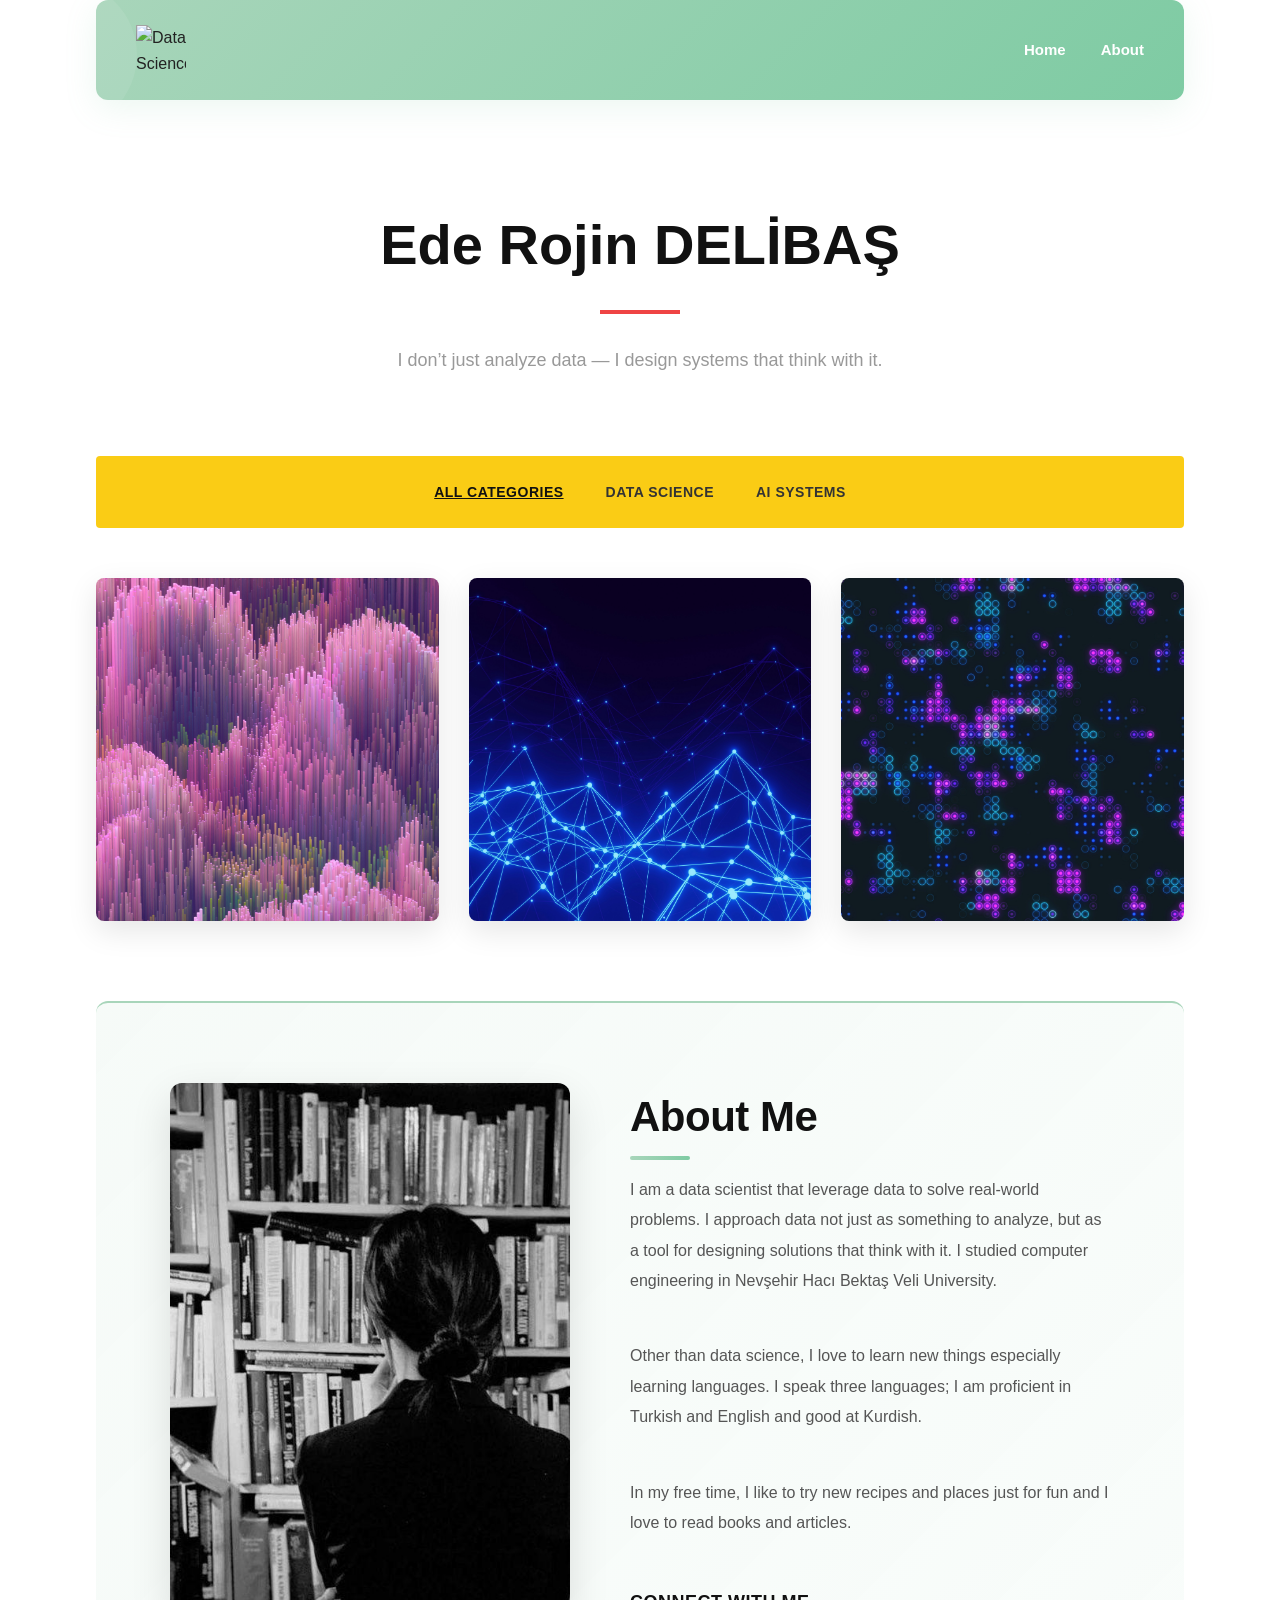
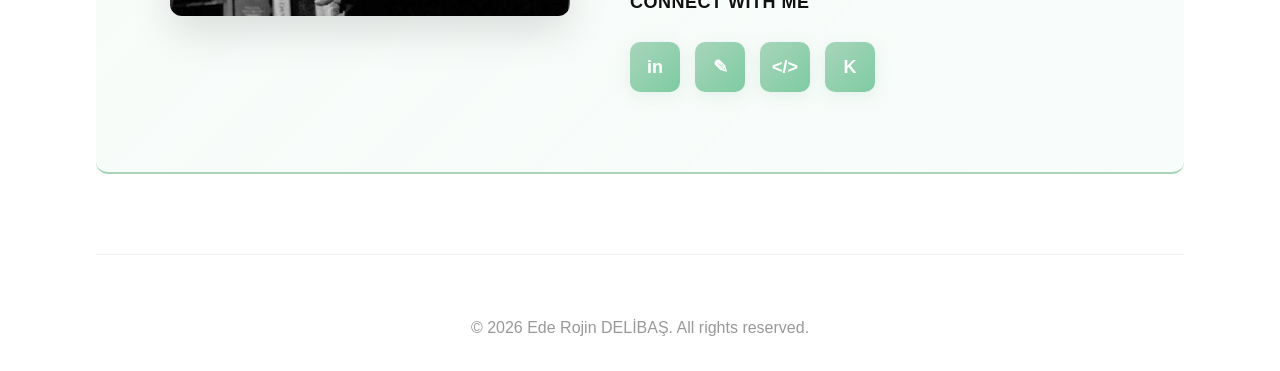
==== index.html @ e7bc0372 "Churn project documentation improved" ====
<!DOCTYPE html>
<html>
<head>
  <title>Ede Rojin DELİBAŞ - Portfolio</title>
  <link rel="stylesheet" href="style.css?v=4.3">
  <meta charset="UTF-8">
  <meta name="viewport" content="width=device-width, initial-scale=1.0">
</head>

<body>
<div class="container">

<header>
  <div class="header-content">
    <div class="logo-section">
      <img src="images/churn/data.gif?v=4.3" alt="Data Science" style="width: 50px; height: 50px; object-fit: contain;">
    </div>
    <div class="nav-section">
      <nav>
        <a href="index.html">Home</a>
        <a href="#about">About</a>
      </nav>
    </div>
  </div>
</header>

<section class="hero">
  <h1>Ede Rojin DELİBAŞ</h1>
  <p>
    I don’t just analyze data — I design systems that think with it.
  </p>
</section>

<div class="filter">
  <button class="active" onclick="filterProjects('all')">ALL CATEGORIES</button>
  <button onclick="filterProjects('data-science')">DATA SCIENCE</button>
  <button onclick="filterProjects('ai-systems')">AI SYSTEMS</button>
</div>

<div class="grid">

  <div class="card" data-category="ai-systems" onclick="location.href='project1.html'">
    <img src="images/synthetic/synthetic_animation.jpg" alt="Synthetic Data Generator">
    <div class="overlay">
      <h4>Synthetic Data Generator</h4>
      <p>AI-based data generation system</p>
    </div>
  </div>

  <div class="card" data-category="ai-systems" onclick="location.href='project2.html'">
    <img src="images/sentiment/sentiment_animation.jpg" alt="Sentiment Analysis">
    <div class="overlay">
      <h4>Sentiment Analysis</h4>
      <p>NLP-based sentiment classification</p>
    </div>
  </div>

  <div class="card" data-category="data-science" onclick="location.href='project3.html'">
    <img src="images/churn/churn_animation.jpg" alt="Customer Churn Prediction">
    <div class="overlay">
      <h4>Customer Churn Prediction</h4>
      <p>Machine learning retention strategy</p>
    </div>
  </div>

</div>

<section id="about" class="about-section">
  <div class="about-container">
    <div class="about-content">
      <div class="about-grid">
        <div class="about-image">
          <img src="images/aboutme.jpeg?v=4.0" alt="Ede Rojin DELİBAŞ">
        </div>
        <div class="about-text">
          <h2>About Me</h2>
          <p>
            I am a data scientist that leverage data to solve real-world problems. I approach data not just as something to analyze, but as a tool for designing solutions that think with it. I studied computer engineering in Nevşehir Hacı Bektaş Veli University.
          </p>
          <p>
            Other than data science, I love to learn new things especially learning languages. I speak three languages; I am proficient in Turkish and English and good at Kurdish.
          </p>
          <p>
            In my free time, I like to try new recipes and places just for fun and I love to read books and articles.
          </p>
          <div class="about-links">
            <h3>Connect With Me</h3>
            <div class="social-links">
              <a href="https://www.linkedin.com/in/ede-rojin-delibaş" target="_blank" rel="noopener noreferrer" class="social-link" title="LinkedIn">
                <span>in</span>
              </a>
              <a href="https://medium.com/@ederojind" target="_blank" rel="noopener noreferrer" class="social-link" title="Medium">
                <span>✎</span>
              </a>
              <a href="https://github.com/Ede-Rojin-Delibas" target="_blank" rel="noopener noreferrer" class="social-link" title="GitHub">
                <span>&lt;/&gt;</span>
              </a>
              <a href="https://kaggle.com/ederojindeliba" target="_blank" rel="noopener noreferrer" class="social-link" title="Kaggle">
                <span>K</span>
              </a>
            </div>
          </div>
        </div>
      </div>
    </div>
  </div>
</section>

<footer>
  <p>© 2026 Ede Rojin DELİBAŞ. All rights reserved.</p>
</footer>

</div>

<script>
function filterProjects(category) {
  const cards = document.querySelectorAll('.card');
  const buttons = document.querySelectorAll('.filter button');
  
  // Update active button
  buttons.forEach(btn => btn.classList.remove('active'));
  event.target.classList.add('active');
  
  // Filter cards
  cards.forEach(card => {
    if (category === 'all' || card.dataset.category === category) {
      card.style.display = 'flex';
    } else {
      card.style.display = 'none';
    }
  });
}
</script>

</body>
</html>
---- style.css ----
/* PORTFOLIO v3.0 - UPDATED 2026-04-14 12:00 UTC */
* {
  margin: 0;
  padding: 0;
  box-sizing: border-box;
}

body {
  font-family: 'Segoe UI', Tahoma, Geneva, Verdana, sans-serif;
  background: #ffffff;
  color: #222;
  line-height: 1.6;
}

.container {
  width: 85%;
  margin: 0 auto;
  max-width: 1200px;
}

/* HEADER */
header {
  display: flex;
  align-items: center;
  padding: 25px 40px;
  margin-bottom: 50px;
  background: linear-gradient(135deg, #a8d5ba 0%, #7ecba3 100%);
  border-radius: 12px;
  box-shadow: 0 8px 32px rgba(126, 203, 163, 0.15);
  position: relative;
  overflow: hidden;
}

header::before {
  content: "";
  position: absolute;
  top: -50%;
  right: -50%;
  width: 200px;
  height: 200px;
  background: rgba(255, 255, 255, 0.1);
  border-radius: 50%;
  animation: float 6s ease-in-out infinite;
}

header::after {
  content: "";
  position: absolute;
  bottom: -30%;
  left: -10%;
  width: 150px;
  height: 150px;
  background: rgba(255, 255, 255, 0.08);
  border-radius: 50%;
  animation: float 8s ease-in-out infinite reverse;
}

@keyframes float {
  0%, 100% { transform: translateY(0px) translateX(0px); }
  50% { transform: translateY(20px) translateX(10px); }
}

.header-content {
  display: flex;
  justify-content: space-between;
  align-items: center;
  width: 100%;
  position: relative;
  z-index: 1;
}

.logo-section {
  display: flex;
  align-items: center;
  gap: 15px;
}

.logo {
  width: 50px;
  height: 50px;
  background: linear-gradient(135deg, #ef4444, #dc2626);
  border-radius: 10px;
  display: flex;
  align-items: center;
  justify-content: center;
  font-size: 28px;
  font-weight: 900;
  color: white;
  box-shadow: 0 4px 15px rgba(239, 68, 68, 0.3);
  animation: pulse-glow 2s ease-in-out infinite;
}

@keyframes pulse-glow {
  0%, 100% { box-shadow: 0 4px 15px rgba(239, 68, 68, 0.3); }
  50% { box-shadow: 0 4px 25px rgba(239, 68, 68, 0.5); }
}

header h3 {
  font-size: 20px;
  font-weight: 700;
  color: white;
  margin: 0;
  letter-spacing: 0.5px;
}

.nav-section {
  display: flex;
  align-items: center;
  gap: 40px;
}

nav {
  display: flex;
  gap: 35px;
}

nav a {
  text-decoration: none;
  color: white;
  font-weight: 600;
  font-size: 15px;
  transition: all 0.3s ease;
  position: relative;
  padding: 8px 0;
}

nav a::after {
  content: "";
  position: absolute;
  bottom: 0;
  left: 0;
  width: 0;
  height: 2px;
  background: white;
  transition: width 0.3s ease;
}

nav a:hover {
  color: #fff;
  transform: translateY(-2px);
}

nav a:hover::after {
  width: 100%;
}

.social-nav {
  display: flex;
  gap: 15px;
  align-items: center;
}

.social-nav a {
  width: 36px;
  height: 36px;
  background: rgba(255, 255, 255, 0.2);
  border-radius: 50%;
  display: flex;
  align-items: center;
  justify-content: center;
  color: white;
  text-decoration: none;
  font-size: 16px;
  transition: all 0.3s ease;
  backdrop-filter: blur(10px);
}

.social-nav a:hover {
  background: rgba(255, 255, 255, 0.4);
  transform: translateY(-4px) scale(1.1);
}

/* HERO SECTION */
.hero {
  text-align: center;
  margin: 100px 0 80px;
}

.hero h1 {
  font-size: 56px;
  font-weight: 800;
  margin-bottom: 20px;
  color: #111;
}

.hero h1::after {
  content: "";
  display: block;
  width: 80px;
  height: 4px;
  background: #ef4444;
  margin: 20px auto 30px;
}

.hero p {
  color: #999;
  font-size: 18px;
  max-width: 600px;
  margin: 0 auto;
  line-height: 1.8;
}

/* FILTER BAR */
.filter {
  display: flex;
  justify-content: center;
  gap: 10px;
  margin: 60px 0 50px;
  background: #facc15;
  padding: 20px 30px;
  border-radius: 4px;
  flex-wrap: wrap;
}

.filter button {
  border: none;
  background: none;
  padding: 8px 16px;
  font-weight: 700;
  font-size: 14px;
  cursor: pointer;
  color: #333;
  transition: all 0.3s ease;
  text-transform: uppercase;
  letter-spacing: 0.5px;
}

.filter button:hover {
  transform: scale(1.05);
}

.filter button.active {
  color: #111;
  text-decoration: underline;
}

/* PROJECT GRID */
.grid {
  display: grid;
  grid-template-columns: repeat(auto-fit, minmax(240px, 1fr));
  gap: 30px;
  margin: 50px 0;
}

/* PROJECT CARDS */
.card {
  position: relative;
  overflow: hidden;
  border-radius: 8px;
  cursor: pointer;
  background: #f5f5f5;
  aspect-ratio: 1 / 1;
  display: flex;
  align-items: center;
  justify-content: center;
  transition: all 0.4s cubic-bezier(0.34, 1.56, 0.64, 1);
  box-shadow: 0 10px 30px rgba(0, 0, 0, 0.1);
}

.card:hover {
  transform: translateY(-15px) scale(1.02);
  box-shadow: 0 25px 50px rgba(0, 0, 0, 0.25);
}

.card img {
  width: 100%;
  height: 100%;
  object-fit: cover;
  transition: transform 0.5s cubic-bezier(0.34, 1.56, 0.64, 1);
}

.card:hover img {
  transform: scale(1.15) rotate(2deg);
}

.overlay {
  position: absolute;
  top: 0;
  left: 0;
  width: 100%;
  height: 100%;
  background: linear-gradient(135deg, rgba(0, 0, 0, 0.85) 0%, rgba(0, 0, 0, 0.7) 100%);
  display: flex;
  flex-direction: column;
  justify-content: center;
  align-items: center;
  opacity: 0;
  transition: opacity 0.4s cubic-bezier(0.34, 1.56, 0.64, 1);
  text-align: center;
  color: white;
  padding: 30px;
  backdrop-filter: blur(5px);
}

.card:hover .overlay {
  opacity: 1;
}

.overlay h4 {
  font-size: 24px;
  font-weight: 700;
  margin-bottom: 10px;
  animation: slideDown 0.5s ease-out forwards;
  opacity: 0;
}

.card:hover .overlay h4 {
  animation: slideDown 0.6s ease-out forwards;
}

.overlay p {
  font-size: 14px;
  color: #ddd;
  max-width: 80%;
  animation: slideUp 0.5s ease-out forwards;
  opacity: 0;
}

.card:hover .overlay p {
  animation: slideUp 0.8s ease-out forwards;
}

@keyframes slideDown {
  from {
    opacity: 0;
    transform: translateY(-20px);
  }
  to {
    opacity: 1;
    transform: translateY(0);
  }
}

@keyframes slideUp {
  from {
    opacity: 0;
    transform: translateY(20px);
  }
  to {
    opacity: 1;
    transform: translateY(0);
  }
}

/* PROJECT DETAIL PAGE */
.project-detail {
  max-width: 900px;
  margin: 60px auto;
}

.project-header {
  text-align: center;
  margin-bottom: 50px;
}

.project-header h1 {
  font-size: 48px;
  font-weight: 800;
  margin-bottom: 10px;
  color: #111;
}

.project-header .category {
  display: inline-block;
  background: #facc15;
  padding: 6px 14px;
  border-radius: 20px;
  font-size: 12px;
  font-weight: 700;
  text-transform: uppercase;
  margin-bottom: 20px;
}

.project-image {
  width: 100%;
  border-radius: 4px;
  margin: 40px 0;
  max-height: 500px;
  object-fit: cover;
}

.project-section {
  margin: 40px 0;
}

.project-section h2 {
  font-size: 28px;
  font-weight: 700;
  margin-bottom: 15px;
  color: #111;
}

.project-section h2::before {
  content: "";
  display: inline-block;
  width: 4px;
  height: 28px;
  background: #ef4444;
  margin-right: 15px;
  border-radius: 2px;
  vertical-align: middle;
}

.project-section p {
  color: #666;
  line-height: 1.8;
  margin-bottom: 15px;
}

.project-section ul {
  list-style: none;
  margin: 15px 0;
}

.project-section li {
  color: #666;
  padding-left: 25px;
  margin: 10px 0;
  position: relative;
  line-height: 1.8;
}

.project-section li::before {
  content: "▸";
  position: absolute;
  left: 0;
  color: #ef4444;
  font-weight: bold;
}

.project-tech {
  background: #f9f9f9;
  padding: 20px;
  border-radius: 4px;
  margin: 25px 0;
  border-left: 4px solid #facc15;
}

.project-tech strong {
  display: block;
  margin-bottom: 10px;
  color: #111;
}

.tech-tags {
  display: flex;
  flex-wrap: wrap;
  gap: 10px;
}

.tech-tag {
  background: #fff;
  border: 1px solid #ddd;
  padding: 6px 12px;
  border-radius: 4px;
  font-size: 13px;
  color: #666;
}

.back-link {
  display: inline-block;
  margin-top: 50px;
  padding: 12px 24px;
  background: #111;
  color: white;
  text-decoration: none;
  border-radius: 4px;
  transition: background 0.3s ease;
  font-weight: 600;
}

.back-link:hover {
  background: #333;
}

/* FOOTER */
footer {
  text-align: center;
  padding: 60px 0 30px;
  color: #999;
  border-top: 1px solid #f0f0f0;
  margin-top: 80px;
}

/* ABOUT SECTION */
.about-section {
  background: linear-gradient(135deg, rgba(168, 213, 186, 0.1) 0%, rgba(126, 203, 163, 0.05) 100%);
  padding: 80px 0;
  margin: 80px 0;
  border-radius: 12px;
  border-top: 2px solid #a8d5ba;
  border-bottom: 2px solid #a8d5ba;
}

.about-container {
  max-width: 1000px;
  margin: 0 auto;
  padding: 0 30px;
}

.about-content {
  text-align: left;
}

.about-grid {
  display: grid;
  grid-template-columns: 1fr 1.2fr;
  gap: 60px;
  align-items: start;
}

.about-image {
  position: relative;
}

.about-image img {
  width: 100%;
  border-radius: 12px;
  box-shadow: 0 15px 40px rgba(0, 0, 0, 0.12);
  object-fit: cover;
  aspect-ratio: 3/4;
}

.about-text h2 {
  font-size: 42px;
  font-weight: 800;
  color: #111;
  margin-bottom: 25px;
  position: relative;
  display: inline-block;
  letter-spacing: -0.5px;
}

.about-text h2::after {
  content: "";
  position: absolute;
  bottom: -10px;
  left: 0;
  width: 60px;
  height: 4px;
  background: linear-gradient(90deg, #a8d5ba, #7ecba3);
  border-radius: 2px;
}

.about-text p {
  font-size: 16px;
  color: #555;
  line-height: 1.9;
  margin-bottom: 22px;
  margin-top: 45px;
  font-weight: 500;
}

.about-text p:first-of-type {
  margin-top: 0;
}

.about-links {
  margin-top: 50px;
}

.about-links h3 {
  font-size: 18px;
  font-weight: 800;
  color: #111;
  margin-bottom: 25px;
  text-transform: uppercase;
  letter-spacing: 0.5px;
}

.social-links {
  display: flex;
  gap: 15px;
  flex-wrap: wrap;
}

.social-link {
  display: inline-flex;
  align-items: center;
  justify-content: center;
  width: 50px;
  height: 50px;
  background: linear-gradient(135deg, #a8d5ba, #7ecba3);
  border: none;
  border-radius: 10px;
  text-decoration: none;
  color: white;
  font-weight: 700;
  font-size: 18px;
  transition: all 0.3s cubic-bezier(0.34, 1.56, 0.64, 1);
  box-shadow: 0 4px 15px rgba(168, 213, 186, 0.25);
}

.social-link:hover {
  background: linear-gradient(135deg, #7ecba3, #5ab896);
  color: white;
  transform: translateY(-6px) scale(1.1);
  box-shadow: 0 10px 30px rgba(126, 203, 163, 0.4);
  border-color: transparent;
}

.social-link span {
  display: flex;
  align-items: center;
  justify-content: center;
  width: 100%;
  height: 100%;
}

/* RESPONSIVE */
@media (max-width: 768px) {
  .container {
    width: 90%;
  }

  .hero h1 {
    font-size: 36px;
  }

  .grid {
    grid-template-columns: repeat(auto-fit, minmax(250px, 1fr));
    gap: 20px;
  }

  .filter {
    flex-direction: column;
    align-items: center;
  }

  .filter button {
    width: 100%;
  }

  .about-grid {
    grid-template-columns: 1fr;
    gap: 40px;
  }

  .about-text h2 {
    font-size: 32px;
  }

  .about-text p {
    font-size: 15px;
    line-height: 1.8;
  }

  .social-links {
    gap: 12px;
  }

  .social-link {
    width: 45px;
    height: 45px;
  }
}

/* PROJECT PAGE STYLING */
h1 {
  font-size: 36px;
  margin-bottom: 10px;
}

.subtitle {
  color: #64748b;
  margin-bottom: 30px;
}

.hero-img {
  width: 100%;
  border-radius: 10px;
  margin: 30px 0;
}

.content {
  max-width: 800px;
  margin: 60px auto;
}

.content h2 {
  font-size: 24px;
  margin-bottom: 10px;
  border-left: 4px solid #f59e0b;
  padding-left: 10px;
}

.content p {
  line-height: 1.7;
  color: #374151;
}
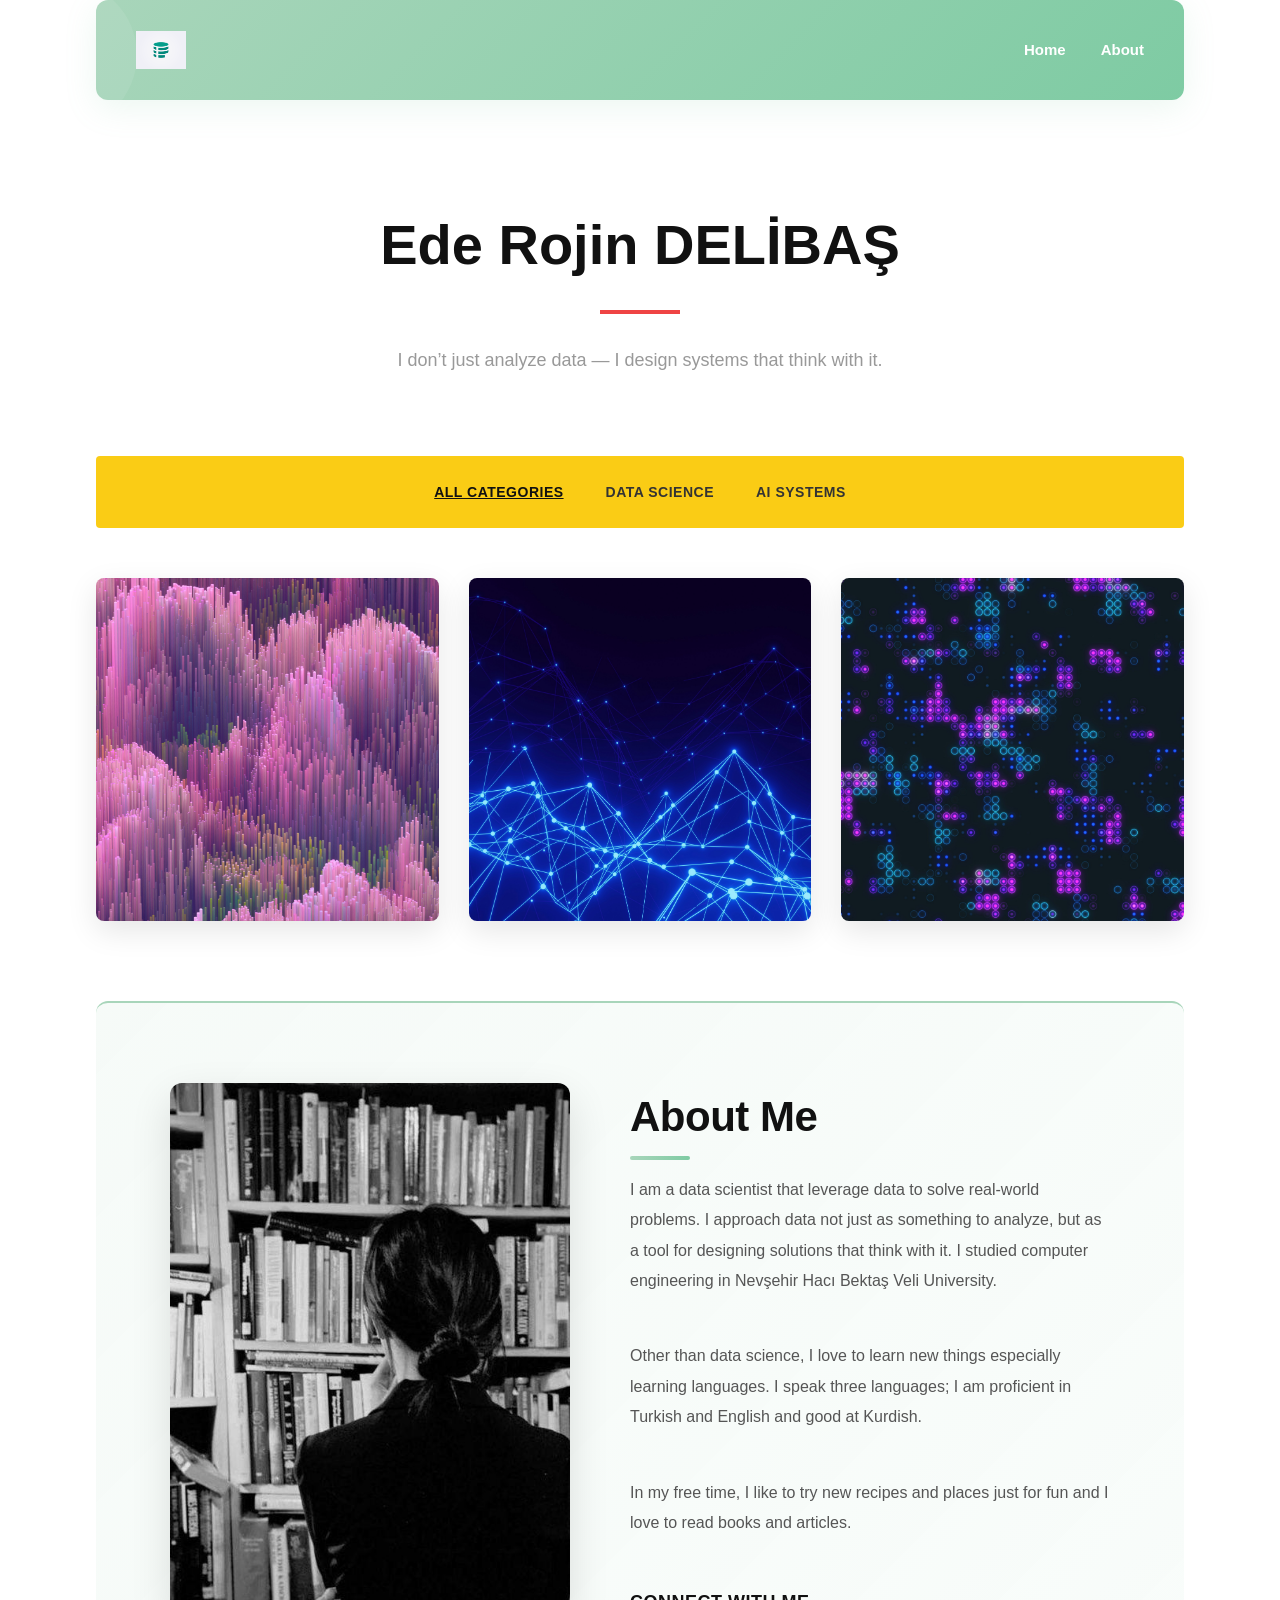
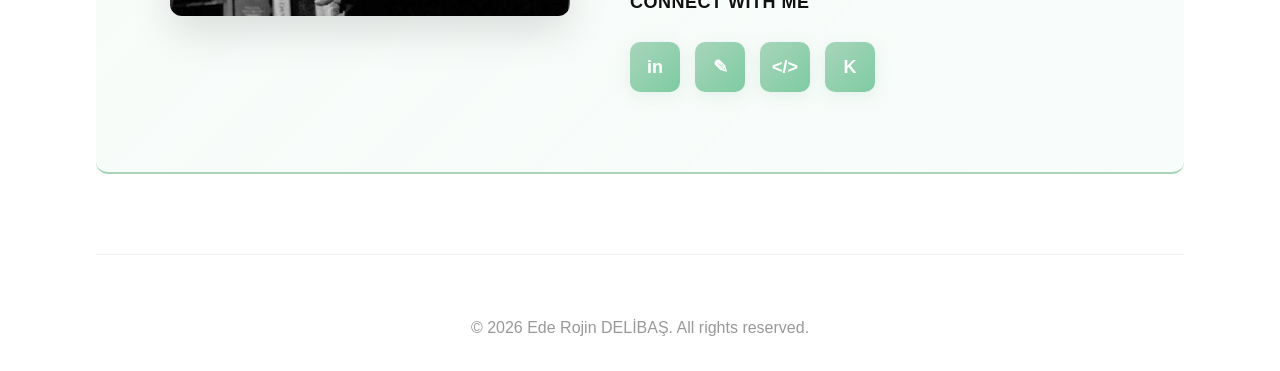
==== commit 7e24afca: "header rearragement" ====
--- a/index.html
+++ b/index.html
@@ -13,7 +13,7 @@
 <header>
   <div class="header-content">
     <div class="logo-section">
-      <img src="images/churn/data.gif?v=4.3" alt="Data Science" style="width: 50px; height: 50px; object-fit: contain;">
+      <img src="images/data.gif?v=4.3" alt="Data Science" style="width: 50px; height: 50px; object-fit: contain;">
     </div>
     <div class="nav-section">
       <nav>
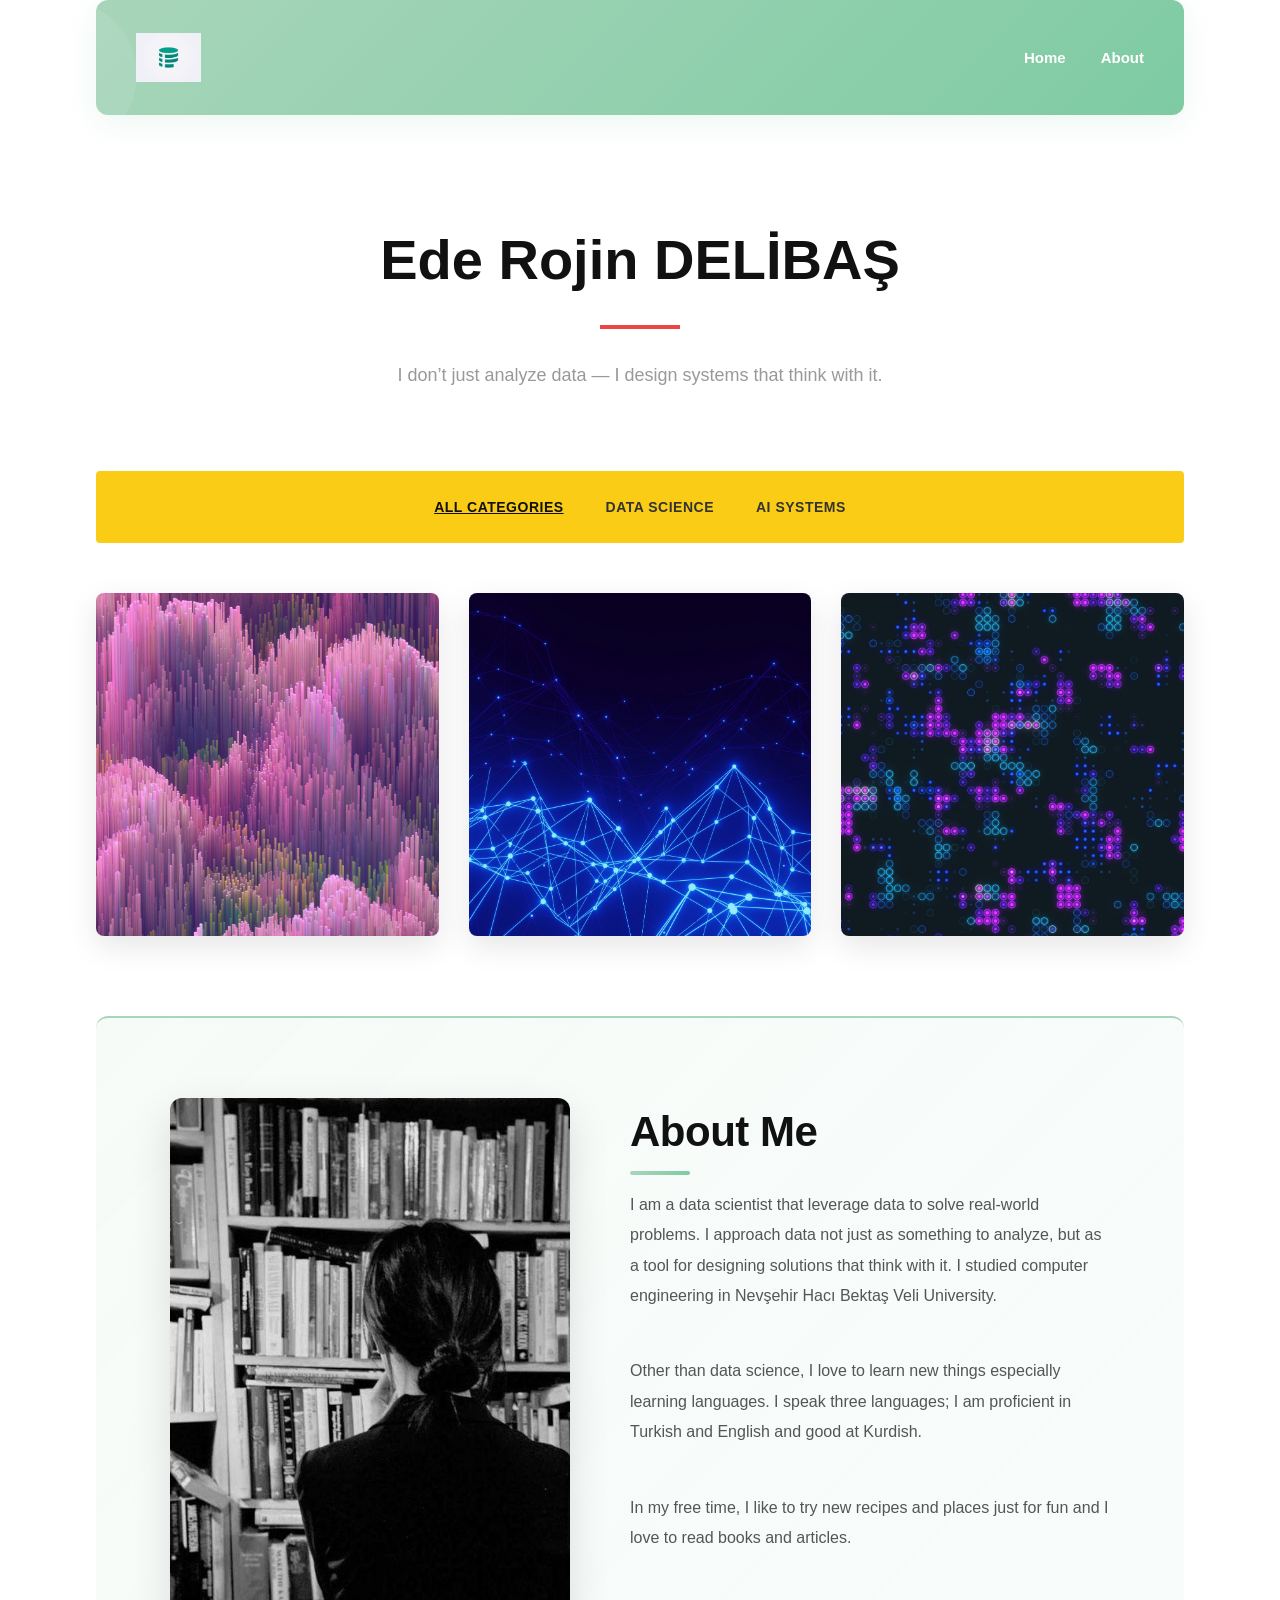
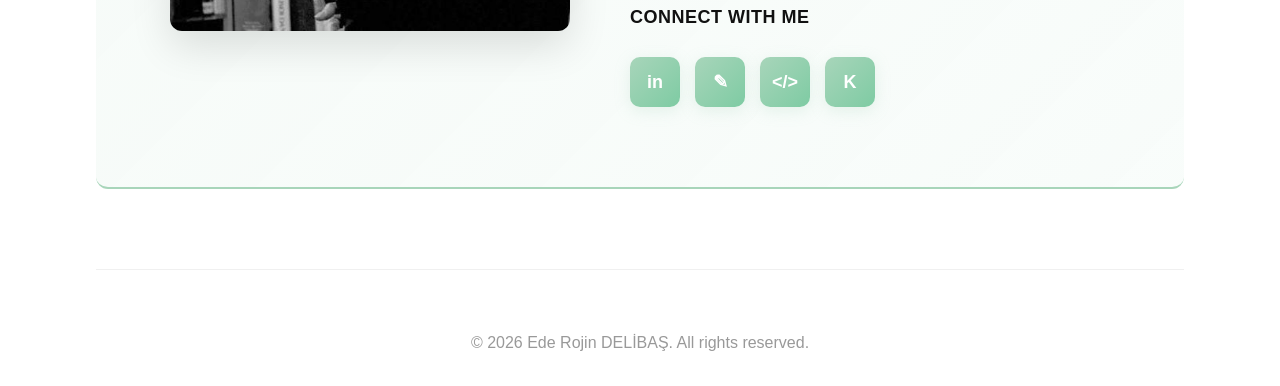
==== commit d8e5f2dc: "header rearragement-gif problem" ====
--- a/index.html
+++ b/index.html
@@ -13,7 +13,7 @@
 <header>
   <div class="header-content">
     <div class="logo-section">
-      <img src="images/data.gif?v=4.3" alt="Data Science" style="width: 50px; height: 50px; object-fit: contain;">
+      <img src="images/data.gif?v=4.3" alt="Data Science" style="width: 65px; height: 65px; object-fit: contain; background: transparent;">
     </div>
     <div class="nav-section">
       <nav>
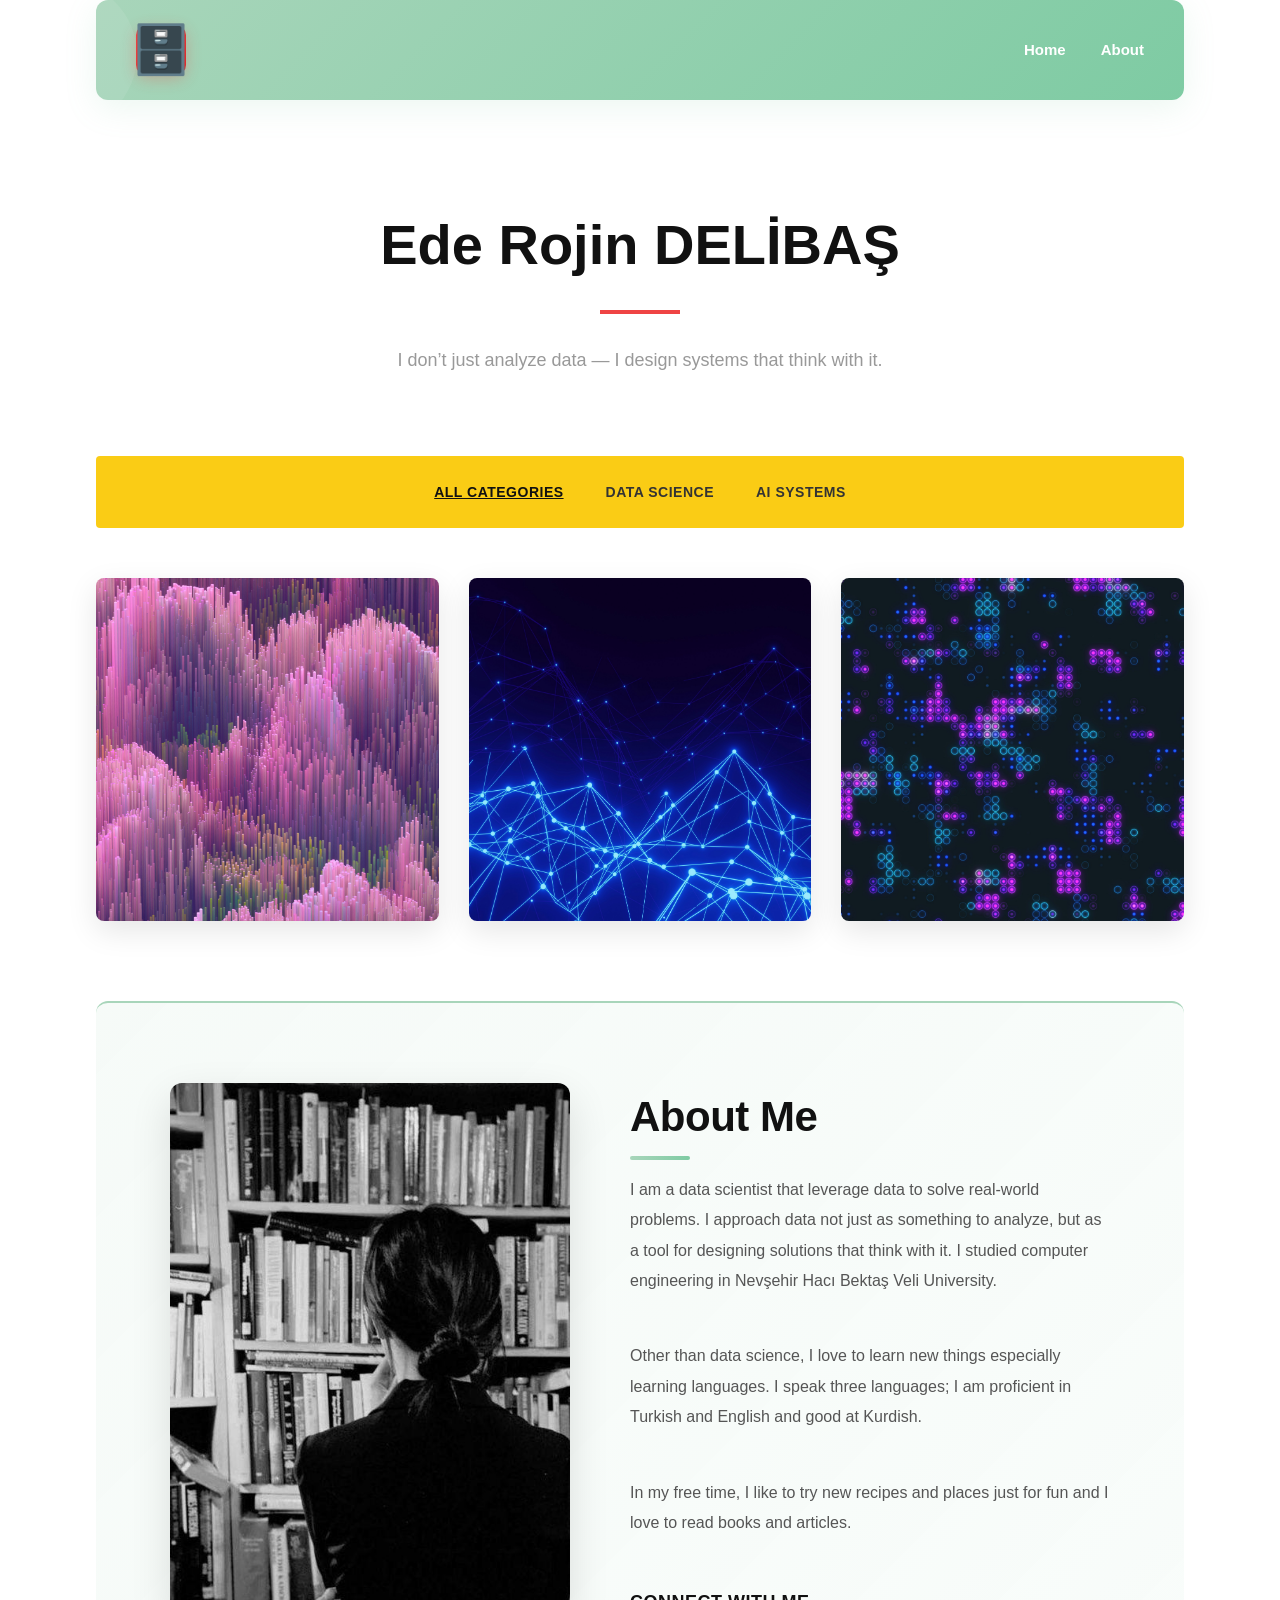
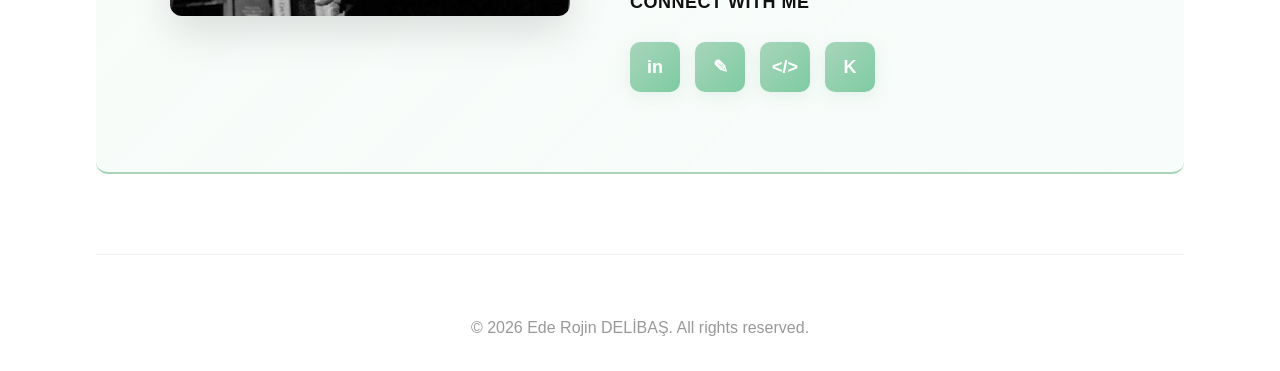
==== commit 26c69340: "header rearragement-gif problem" ====
--- a/index.html
+++ b/index.html
@@ -13,7 +13,7 @@
 <header>
   <div class="header-content">
     <div class="logo-section">
-      <img src="images/data.gif?v=4.3" alt="Data Science" style="width: 65px; height: 65px; object-fit: contain; background: transparent;">
+      <div class="logo" style="font-size: 48px; display: flex; align-items: center; justify-content: center;">🗄️</div>
     </div>
     <div class="nav-section">
       <nav>
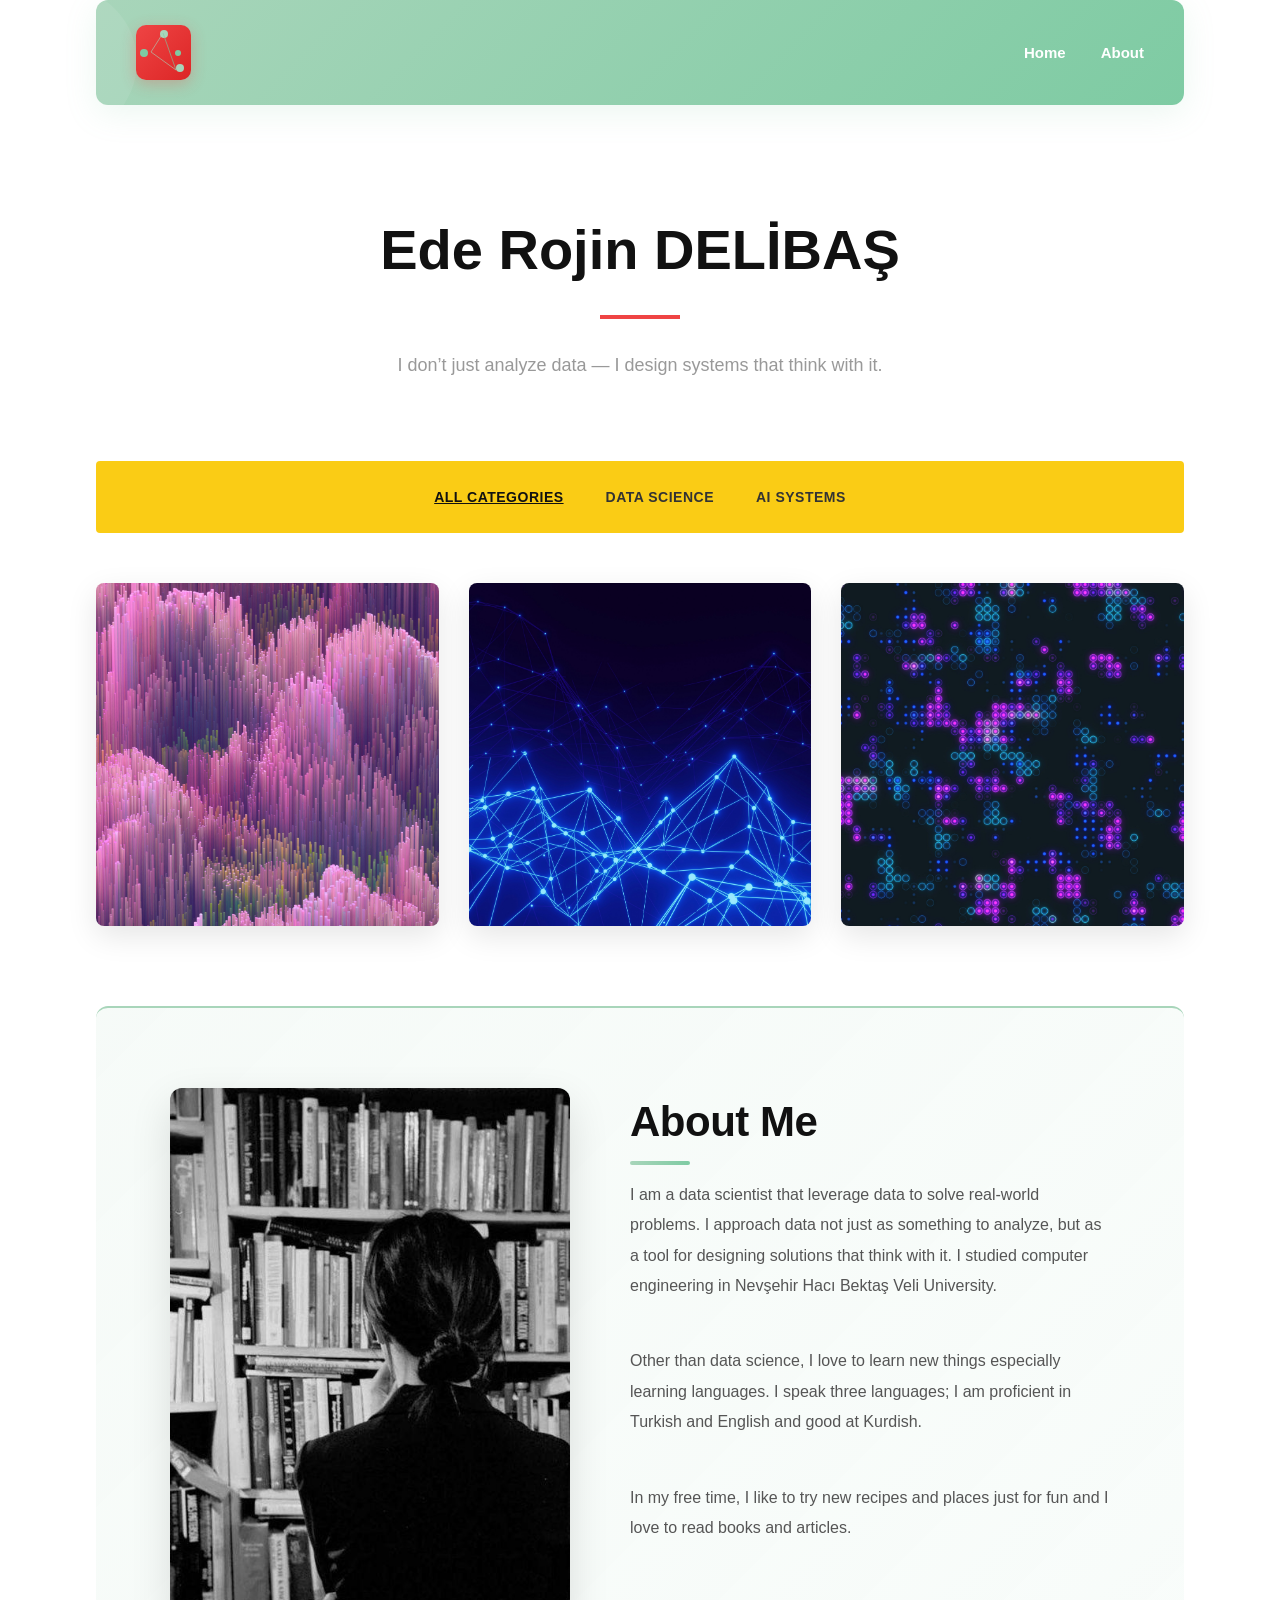
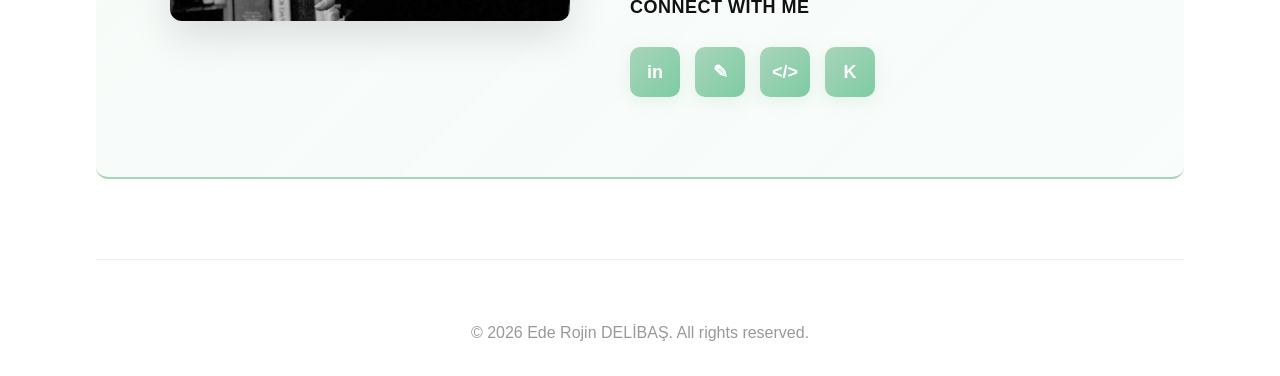
==== commit fc49878e: "header amblem problem" ====
--- a/index.html
+++ b/index.html
@@ -12,8 +12,20 @@
 
 <header>
   <div class="header-content">
-    <div class="logo-section">
-      <div class="logo" style="font-size: 48px; display: flex; align-items: center; justify-content: center;">🗄️</div>
+    <div class="logo" style="width: 55px; height: 55px; display: flex; align-items: center; justify-content: center; position: relative;">
+      <div style="width: 100%; height: 100%; position: relative;">
+        <!-- Data point circles -->
+        <div style="position: absolute; width: 8px; height: 8px; background: #a8d5ba; border-radius: 50%; top: 5px; left: 50%; transform: translateX(-50%);"></div>
+        <div style="position: absolute; width: 8px; height: 8px; background: #7ecba3; border-radius: 50%; top: 50%; left: 15%; transform: translate(-50%, -50%);"></div>
+        <div style="position: absolute; width: 8px; height: 8px; background: #a8d5ba; border-radius: 50%; bottom: 8px; right: 12%;"></div>
+        <div style="position: absolute; width: 6px; height: 6px; background: #7ecba3; border-radius: 50%; top: 45%; right: 18%;"></div>
+        <!-- Connection lines using pseudo-effect -->
+        <svg style="position: absolute; width: 100%; height: 100%; top: 0; left: 0;" viewBox="0 0 55 55">
+          <line x1="27" y1="8" x2="15" y2="27" stroke="#a8d5ba" stroke-width="1" opacity="0.6"/>
+          <line x1="27" y1="8" x2="40" y2="45" stroke="#7ecba3" stroke-width="1" opacity="0.6"/>
+          <line x1="15" y1="27" x2="40" y2="45" stroke="#a8d5ba" stroke-width="1" opacity="0.6"/>
+        </svg>
+      </div>
     </div>
     <div class="nav-section">
       <nav>
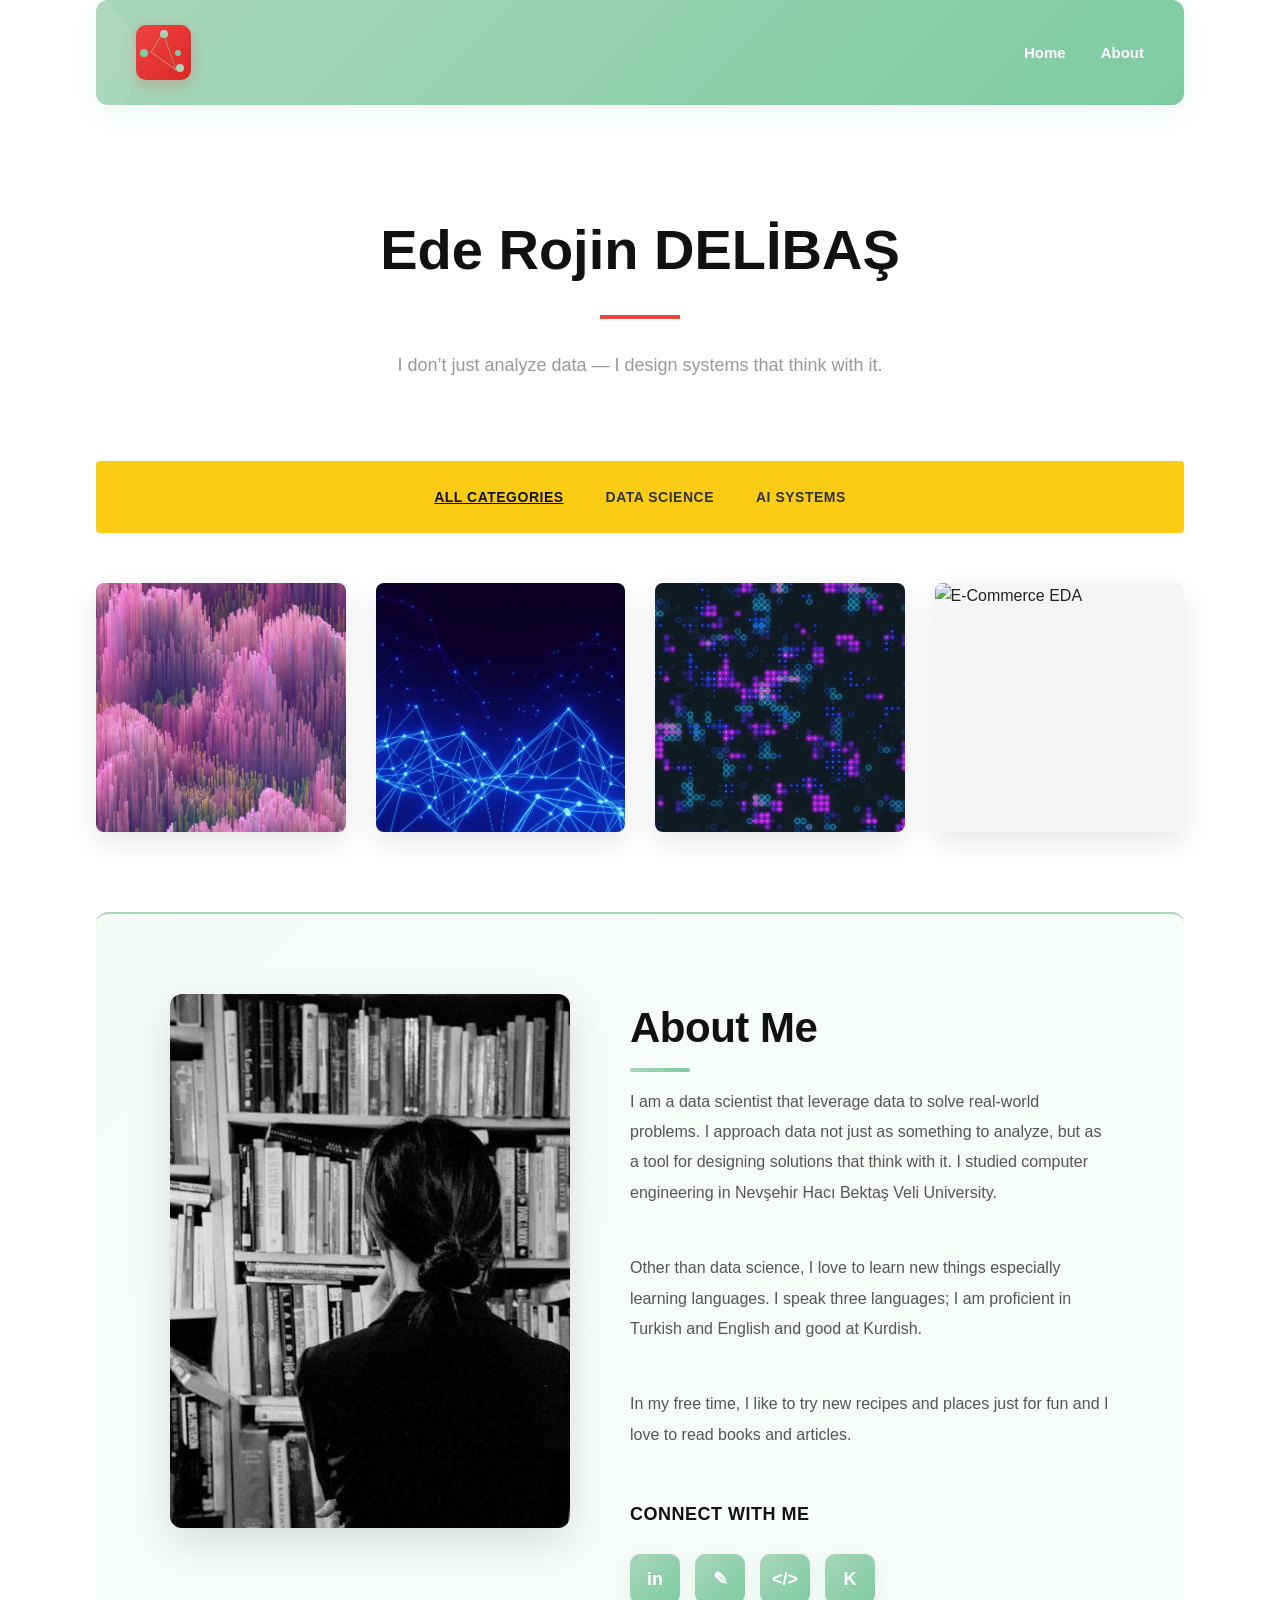
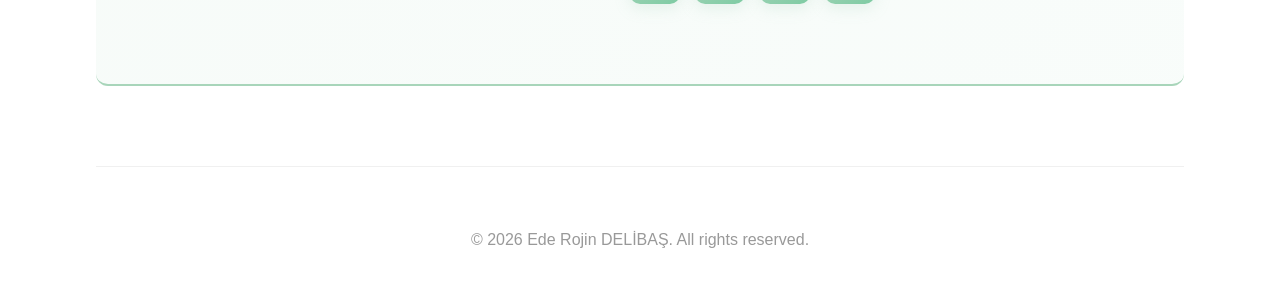
==== commit a5273776: "other files changed according to new project file" ====
--- a/index.html
+++ b/index.html
@@ -2,7 +2,7 @@
 <html>
 <head>
   <title>Ede Rojin DELİBAŞ - Portfolio</title>
-  <link rel="stylesheet" href="style.css?v=4.3">
+  <link rel="stylesheet" href="style.css?v=4.4">
   <meta charset="UTF-8">
   <meta name="viewport" content="width=device-width, initial-scale=1.0">
 </head>
@@ -72,6 +72,14 @@
     <div class="overlay">
       <h4>Customer Churn Prediction</h4>
       <p>Machine learning retention strategy</p>
+    </div>
+  </div>
+
+  <div class="card" data-category="data-science" onclick="location.href='project4.html'">
+    <img src="images/eda/EDA_animation.jpg?v=4.4" alt="E-Commerce EDA">
+    <div class="overlay">
+      <h4>E-Commerce EDA</h4>
+      <p>Exploratory analysis of customer behavior</p>
     </div>
   </div>
 
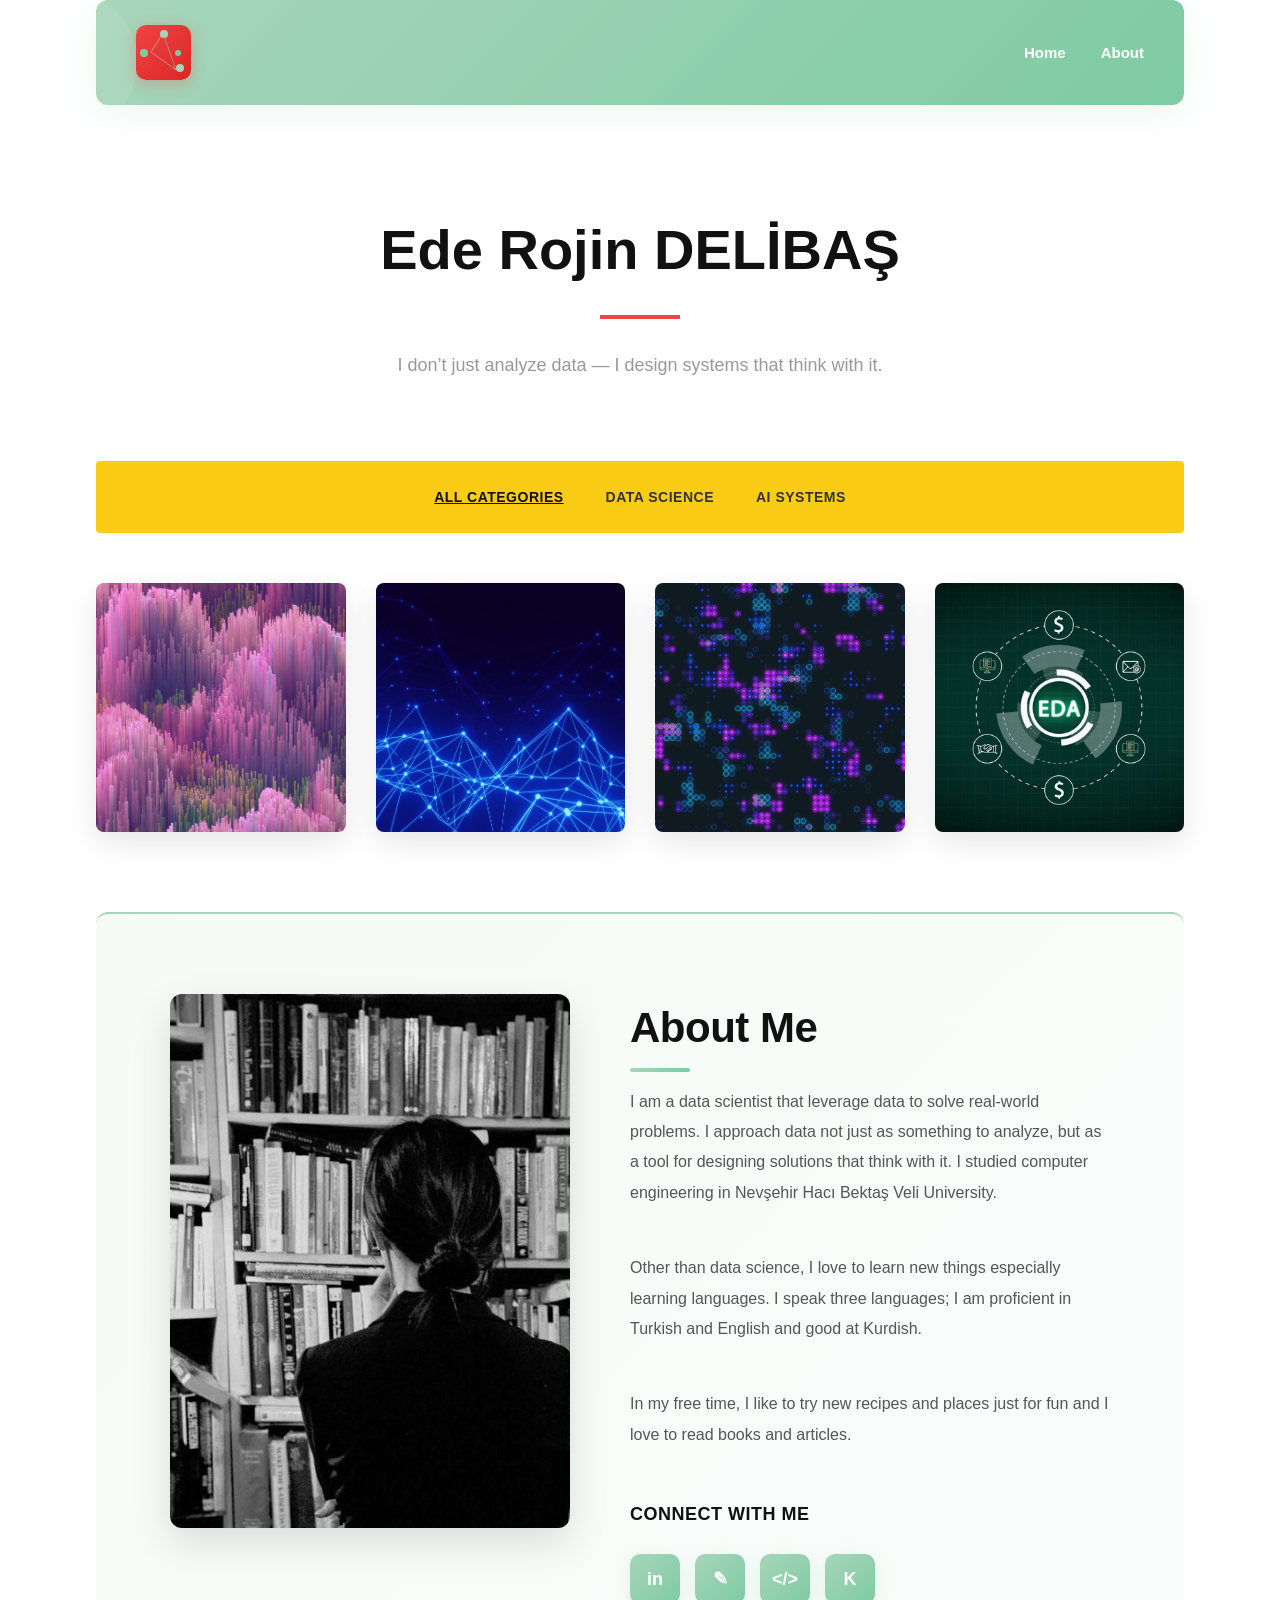
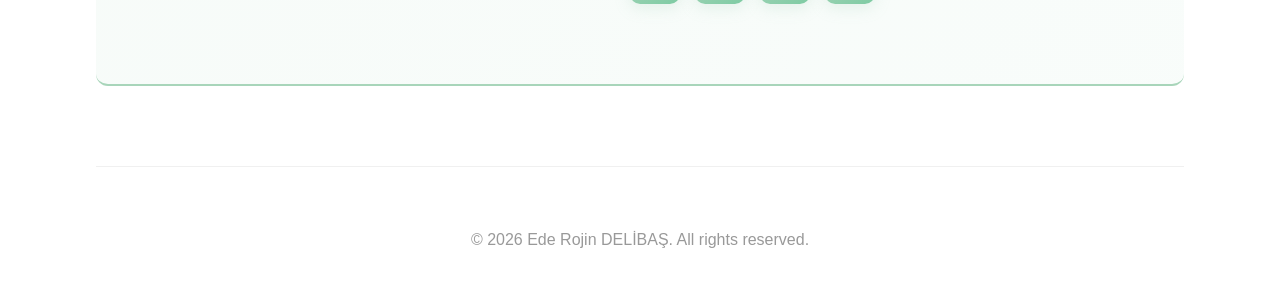
==== commit b82ec88e: "Correcting picture names and index.html" ====
--- a/index.html
+++ b/index.html
@@ -76,7 +76,7 @@
   </div>
 
   <div class="card" data-category="data-science" onclick="location.href='project4.html'">
-    <img src="images/eda/EDA_animation.jpg?v=4.4" alt="E-Commerce EDA">
+    <img src="images/EDA/EDA_animation.jpg?v=4.4" alt="E-Commerce EDA">
     <div class="overlay">
       <h4>E-Commerce EDA</h4>
       <p>Exploratory analysis of customer behavior</p>
